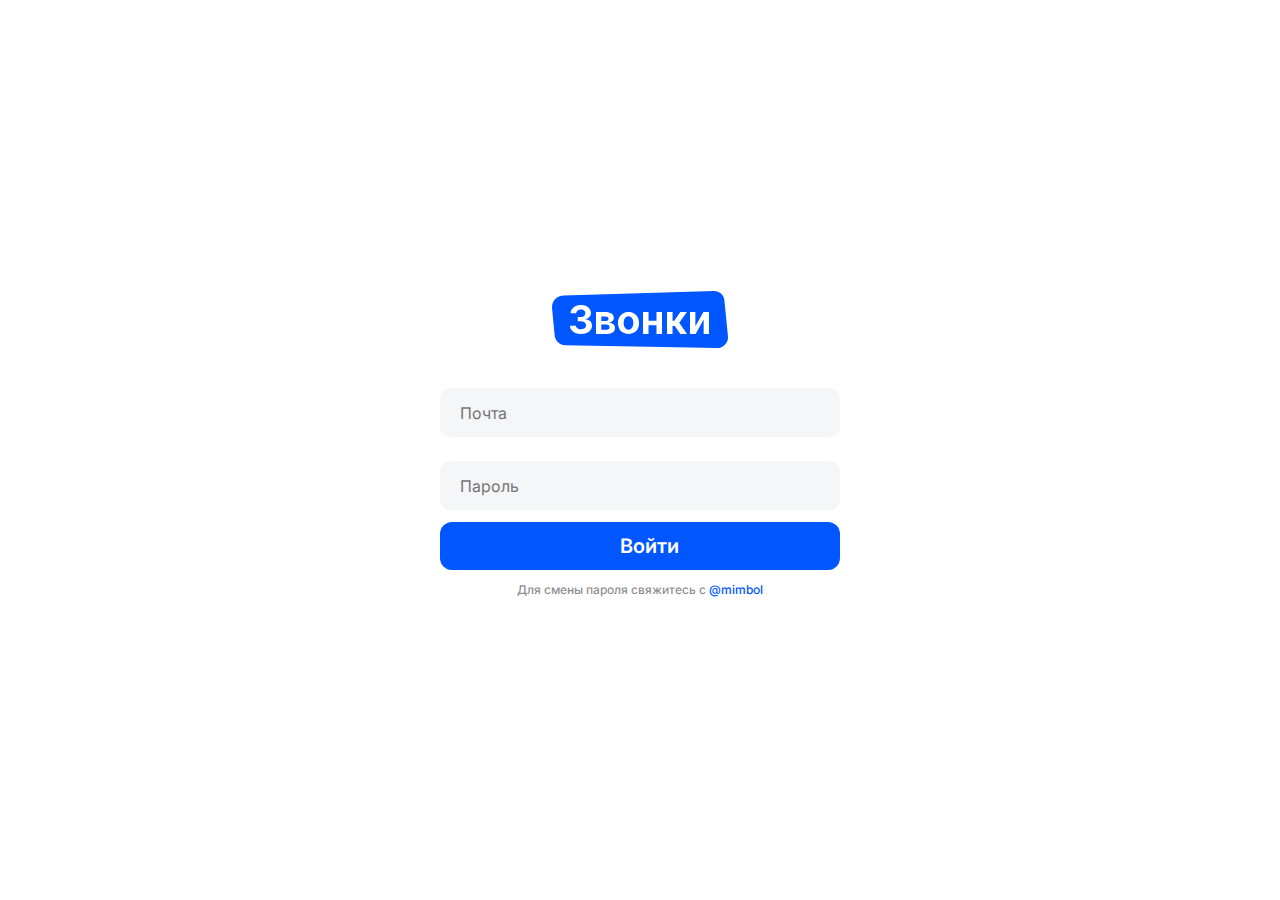
==== index.html @ 6ccf9d01 "PNG to SVG logo" ====
<!DOCTYPE html>
<html lang="en">

<head>
    <meta charset="UTF-8">
    <title>Звонки</title>
    <style>
        @import url('https://fonts.googleapis.com/css2?family=Inter:wght@100;200;300;400;500;600;700;800;900&display=swap');
        * {
            font-style: normal;
            font-weight: 500;
            font-family: 'Inter', sans-serif;
        }
        
        body {
            width: 100vw;
            height: 100vh;
            display: flex;
            justify-content: center;
            align-items: center;
            margin: 0;
        }
        
        #auth {
            height: 53vh;
            width: 44vw;
            display: flex;
            flex-wrap: wrap;
            max-width: 400px;
            align-content: center;
            justify-content: center;
        }
        
        #logo {
            width: auto;
            height: 57px;
        }
        
        .auth_inp {
            width: 90%;
            padding: 3% 5%;
            margin: 3% 0;
            min-width: 176px;
            height: 4vh;
            border-radius: 10px;
            border: none;
            background: #F5F6F8;
            font-weight: 400;
            font-size: 16px;
            max-height: 25px;
        }
        
        .auth_inp:focus-visible {
            outline: solid 2px #0057FF;
        }
        
        .auth_inp:first-child {
            margin-top: 4.5vh;
        }
        
        #submit {
            width: 100%;
            margin: 0;
            padding: 2% 3%;
            background: #0057FF;
            border: none;
            border-radius: 12px;
            color: #FFF;
            font-weight: 600;
            font-size: 20px;
            padding: 12px 180px;
        }
        
        #rem_pass {
            font-size: 12px;
            color: rgba(60, 60, 67, 0.6);
        }
        
        #auth_inputs {
            width: 100%;
        }
    </style>
</head>

<body>
    <div id="auth">
        <img src="logo.svg" alt="" id="logo">
        <form action="" id="auth_inputs">
            <input type="email" class="auth_inp" required placeholder="Почта">
            <input type="password" class="auth_inp" required placeholder="Пароль">
            <button type="submit" id="submit">Войти</button>
        </form>
        <p id="rem_pass">Для смены пароля свяжитесь с
            <font color="#0057FF">@mimbol</font>
        </p>
    </div>
</body>

</html>
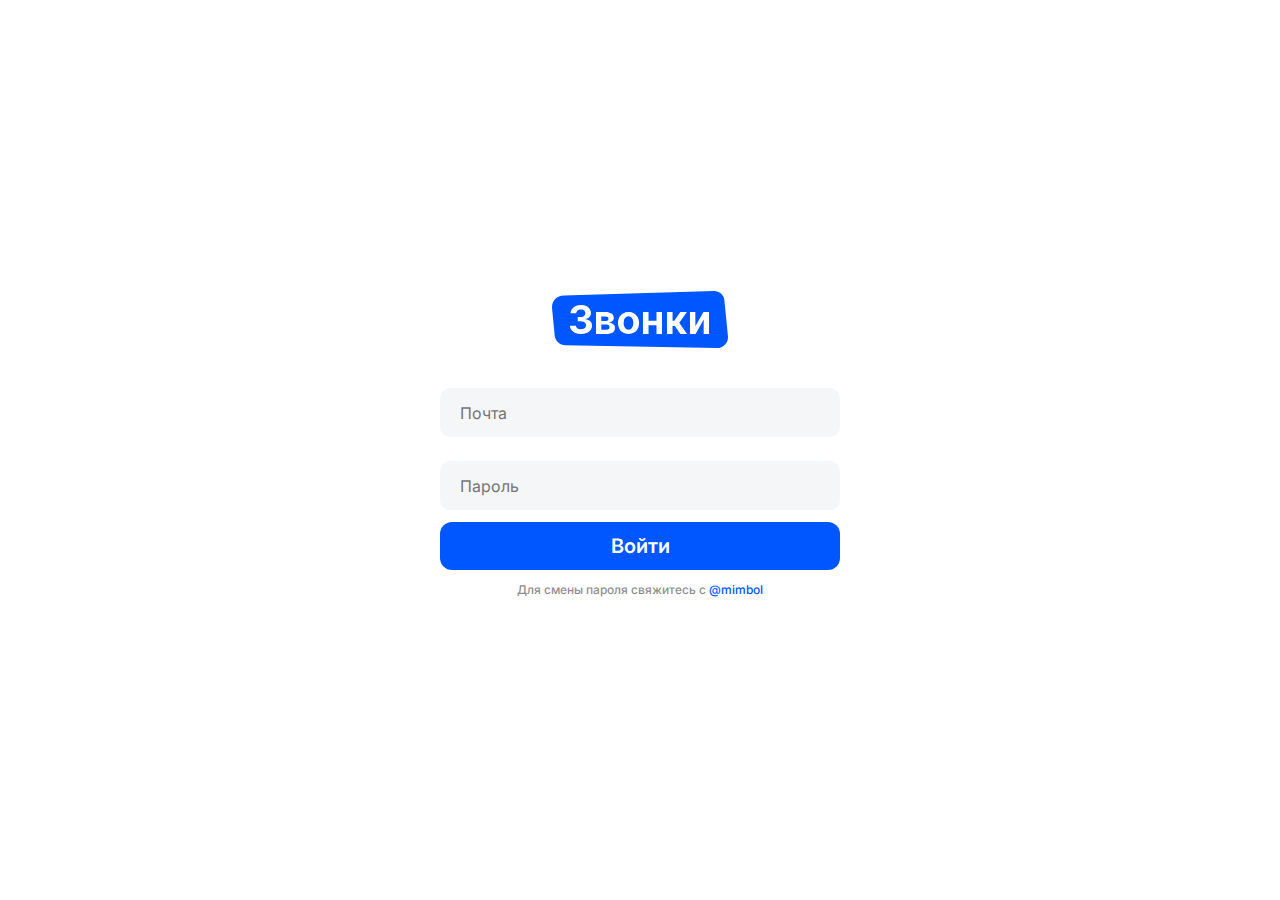
==== commit dca4674f: "Fix adap #submit" ====
--- a/index.html
+++ b/index.html
@@ -1,5 +1,6 @@
 <!DOCTYPE html>
 <html lang="en">
+<!-- Design by Kuzmin Aleksandr, Telegram: @warkkaa -->
 
 <head>
     <meta charset="UTF-8">
@@ -68,7 +69,7 @@
             color: #FFF;
             font-weight: 600;
             font-size: 20px;
-            padding: 12px 180px;
+            padding: 12px;
         }
         
         #rem_pass {
